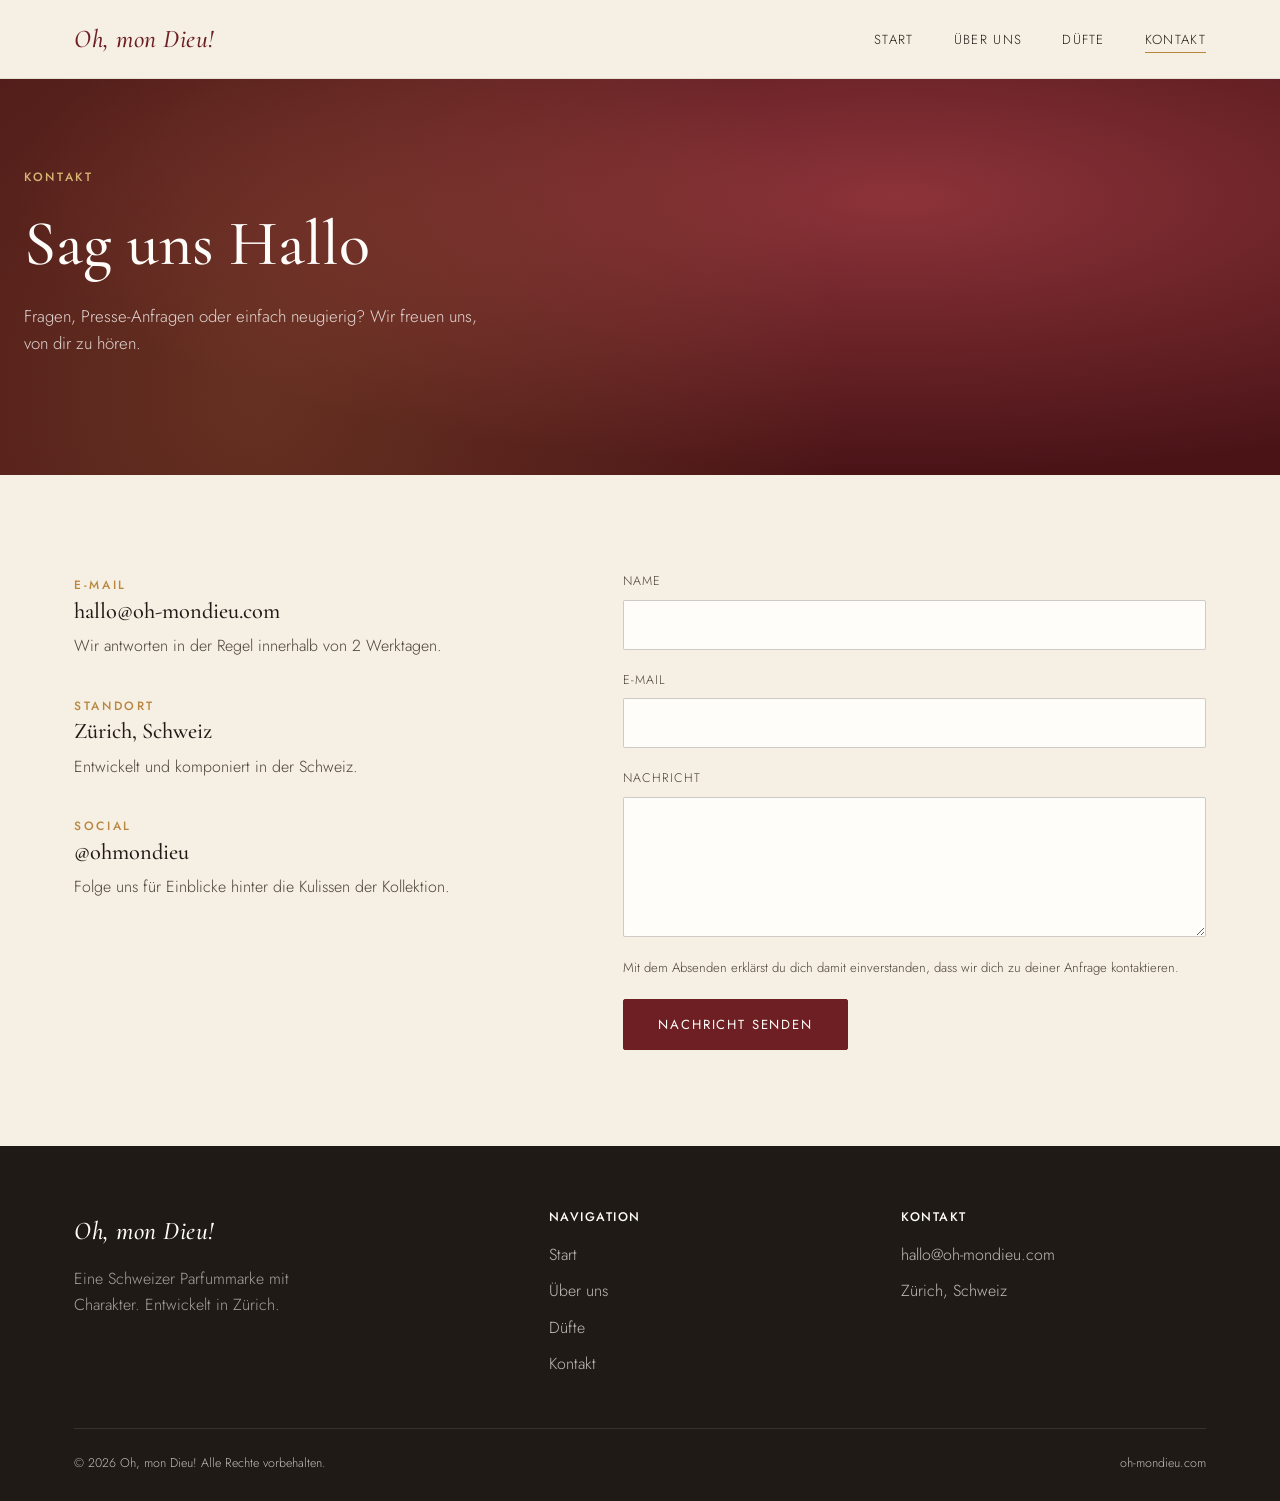
==== kontakt.html @ 6308e558 "Initial commit: Oh, mon Dieu! Website" ====
<!DOCTYPE html>
<html lang="de">
<head>
<meta charset="UTF-8">
<meta name="viewport" content="width=device-width, initial-scale=1.0">
<title>Kontakt — Oh, mon Dieu!</title>
<meta name="description" content="Nimm Kontakt mit Oh, mon Dieu! auf oder trag dich für den Launch der Kollektion ein.">
<link rel="preconnect" href="https://fonts.googleapis.com">
<link rel="preconnect" href="https://fonts.gstatic.com" crossorigin>
<link href="https://fonts.googleapis.com/css2?family=Cormorant+Garamond:ital,wght@0,400;0,500;1,500&family=Jost:wght@300;400;500&display=swap" rel="stylesheet">
<link rel="stylesheet" href="css/style.css">
</head>
<body>

<header class="site-header">
  <nav class="nav">
    <a href="index.html" class="logo">Oh, mon Dieu!</a>
    <ul class="nav-links" id="nav-links">
      <li><a href="index.html">Start</a></li>
      <li><a href="ueber-uns.html">Über uns</a></li>
      <li><a href="produkte.html">Düfte</a></li>
      <li><a href="kontakt.html" aria-current="page">Kontakt</a></li>
    </ul>
    <button class="nav-toggle" id="nav-toggle" aria-label="Menü öffnen" aria-expanded="false" aria-controls="nav-links">
      <span></span><span></span><span></span>
    </button>
  </nav>
</header>

<main>

  <section class="hero" style="min-height:44vh;">
    <div class="hero-content">
      <span class="eyebrow">Kontakt</span>
      <h1>Sag uns Hallo</h1>
      <p>Fragen, Presse-Anfragen oder einfach neugierig? Wir freuen uns, von dir zu hören.</p>
    </div>
  </section>

  <section class="section">
    <div class="container contact-grid">

      <div class="contact-info">
        <div class="block">
          <span class="eyebrow">E-Mail</span>
          <h3>hallo@oh-mondieu.com</h3>
          <p>Wir antworten in der Regel innerhalb von 2 Werktagen.</p>
        </div>
        <div class="block">
          <span class="eyebrow">Standort</span>
          <h3>Zürich, Schweiz</h3>
          <p>Entwickelt und komponiert in der Schweiz.</p>
        </div>
        <div class="block">
          <span class="eyebrow">Social</span>
          <h3>@ohmondieu</h3>
          <p>Folge uns für Einblicke hinter die Kulissen der Kollektion.</p>
        </div>
      </div>

      <div>
        <!--
          Hinweis für die Weiterentwicklung:
          Dieses Formular validiert aktuell nur im Browser (siehe js/main.js)
          und versendet noch keine echte E-Mail. Um Nachrichten wirklich zu
          empfangen, kann z.B. ein Formular-Dienst wie Formspree oder Netlify
          Forms angebunden werden (action="https://formspree.io/f/DEINE-ID"
          method="POST" ergänzen) — der Rest der Struktur bleibt unverändert.
        -->
        <form class="contact-form" id="contact-form" novalidate>
          <div class="form-success" id="form-success">
            Danke für deine Nachricht! Wir melden uns in Kürze bei dir.
          </div>

          <div class="field">
            <label for="name">Name</label>
            <input type="text" id="name" name="name" required>
            <span class="field-error">Bitte gib deinen Namen an.</span>
          </div>

          <div class="field">
            <label for="email">E-Mail</label>
            <input type="email" id="email" name="email" required>
            <span class="field-error">Bitte gib eine gültige E-Mail-Adresse an.</span>
          </div>

          <div class="field">
            <label for="message">Nachricht</label>
            <textarea id="message" name="message" required></textarea>
            <span class="field-error">Bitte schreib uns eine kurze Nachricht.</span>
          </div>

          <p class="form-note">Mit dem Absenden erklärst du dich damit einverstanden, dass wir dich zu deiner Anfrage kontaktieren.</p>

          <button type="submit" class="btn btn-primary" style="align-self:flex-start;">Nachricht senden</button>
        </form>
      </div>

    </div>
  </section>

</main>

<footer class="site-footer">
  <div class="container">
    <div class="footer-grid">
      <div>
        <span class="logo">Oh, mon Dieu!</span>
        <p>Eine Schweizer Parfummarke mit Charakter. Entwickelt in Zürich.</p>
      </div>
      <div>
        <h4>Navigation</h4>
        <ul>
          <li><a href="index.html">Start</a></li>
          <li><a href="ueber-uns.html">Über uns</a></li>
          <li><a href="produkte.html">Düfte</a></li>
          <li><a href="kontakt.html">Kontakt</a></li>
        </ul>
      </div>
      <div>
        <h4>Kontakt</h4>
        <ul>
          <li><a href="mailto:hallo@oh-mondieu.com">hallo@oh-mondieu.com</a></li>
          <li>Zürich, Schweiz</li>
        </ul>
      </div>
    </div>
    <div class="footer-bottom">
      <span>© 2026 Oh, mon Dieu! Alle Rechte vorbehalten.</span>
      <span>oh-mondieu.com</span>
    </div>
  </div>
</footer>

<script src="js/main.js"></script>
</body>
</html>
---- css/style.css ----
/* ===========================================================
   Oh, mon Dieu! — Design System
   Bordeaux / Gold / Creme — elegante Parfum-Marke
   =========================================================== */

:root {
  /* Farben */
  --color-bordeaux: #6e1f24;
  --color-bordeaux-dark: #4a1417;
  --color-bordeaux-light: #8c3339;
  --color-gold: #b8863f;
  --color-gold-light: #d9b877;
  --color-cream: #f6efe3;
  --color-cream-dark: #ede2cf;
  --color-ink: #201a16;
  --color-ink-soft: #4a423b;
  --color-white: #fffdfa;

  /* Typografie */
  --font-display: "Cormorant Garamond", Georgia, serif;
  --font-body: "Jost", "Helvetica Neue", Arial, sans-serif;

  /* Layout */
  --max-width: 1180px;
  --radius: 2px;
  --transition: 0.25s ease;
}

/* ---------- Reset ---------- */
* {
  box-sizing: border-box;
  margin: 0;
  padding: 0;
}

html {
  scroll-behavior: smooth;
}

body {
  font-family: var(--font-body);
  background: var(--color-cream);
  color: var(--color-ink);
  line-height: 1.65;
  font-weight: 300;
  -webkit-font-smoothing: antialiased;
}

img {
  max-width: 100%;
  display: block;
}

a {
  color: inherit;
  text-decoration: none;
}

ul {
  list-style: none;
}

h1, h2, h3, h4 {
  font-family: var(--font-display);
  font-weight: 500;
  line-height: 1.15;
  color: var(--color-ink);
}

h1 { font-size: clamp(2.6rem, 5vw, 4.2rem); }
h2 { font-size: clamp(1.9rem, 3.4vw, 2.8rem); }
h3 { font-size: 1.4rem; }

p { color: var(--color-ink-soft); }

.container {
  max-width: var(--max-width);
  margin: 0 auto;
  padding: 0 24px;
}

.eyebrow {
  font-family: var(--font-body);
  font-size: 0.75rem;
  letter-spacing: 0.22em;
  text-transform: uppercase;
  color: var(--color-gold);
  font-weight: 500;
}

.section {
  padding: 96px 0;
}

.section-header {
  text-align: center;
  max-width: 620px;
  margin: 0 auto 56px;
}

.section-header p {
  margin-top: 14px;
}

/* ---------- Buttons ---------- */
.btn {
  display: inline-flex;
  align-items: center;
  gap: 10px;
  padding: 15px 34px;
  font-family: var(--font-body);
  font-size: 0.82rem;
  letter-spacing: 0.14em;
  text-transform: uppercase;
  border: 1px solid transparent;
  border-radius: var(--radius);
  cursor: pointer;
  transition: background var(--transition), color var(--transition), border-color var(--transition);
}

.btn-primary {
  background: var(--color-bordeaux);
  color: var(--color-white);
  border-color: var(--color-bordeaux);
}

.btn-primary:hover {
  background: var(--color-bordeaux-dark);
  border-color: var(--color-bordeaux-dark);
}

.btn-outline-light {
  background: transparent;
  color: var(--color-white);
  border-color: var(--color-gold-light);
}

.btn-outline-light:hover {
  background: rgba(255, 255, 255, 0.08);
}

.btn-outline-dark {
  background: transparent;
  color: var(--color-ink);
  border-color: var(--color-ink);
}

.btn-outline-dark:hover {
  background: var(--color-ink);
  color: var(--color-white);
}

/* ---------- Header ---------- */
.site-header {
  position: sticky;
  top: 0;
  z-index: 100;
  background: rgba(246, 239, 227, 0.92);
  backdrop-filter: blur(6px);
  border-bottom: 1px solid rgba(32, 26, 22, 0.08);
}

.nav {
  display: flex;
  align-items: center;
  justify-content: space-between;
  padding: 18px 24px;
  max-width: var(--max-width);
  margin: 0 auto;
}

.logo {
  font-family: var(--font-display);
  font-style: italic;
  font-size: 1.6rem;
  font-weight: 500;
  letter-spacing: 0.02em;
  color: var(--color-bordeaux);
}

.nav-links {
  display: flex;
  gap: 40px;
}

.nav-links a {
  font-size: 0.82rem;
  letter-spacing: 0.1em;
  text-transform: uppercase;
  color: var(--color-ink);
  position: relative;
  padding-bottom: 4px;
}

.nav-links a::after {
  content: "";
  position: absolute;
  left: 0;
  bottom: 0;
  width: 0;
  height: 1px;
  background: var(--color-gold);
  transition: width var(--transition);
}

.nav-links a:hover::after,
.nav-links a[aria-current="page"]::after {
  width: 100%;
}

.nav-toggle {
  display: none;
  flex-direction: column;
  gap: 5px;
  background: none;
  border: none;
  cursor: pointer;
  padding: 8px;
}

.nav-toggle span {
  width: 24px;
  height: 1px;
  background: var(--color-ink);
}

/* ---------- Hero ---------- */
.hero {
  position: relative;
  min-height: 88vh;
  display: flex;
  align-items: center;
  background: radial-gradient(ellipse at 70% 30%, var(--color-bordeaux-light) 0%, var(--color-bordeaux-dark) 70%);
  color: var(--color-white);
  overflow: hidden;
}

.hero::before {
  content: "";
  position: absolute;
  inset: 0;
  background: radial-gradient(circle at 20% 80%, rgba(184, 134, 63, 0.25), transparent 55%);
}

.hero-content {
  position: relative;
  max-width: 620px;
  padding: 0 24px;
}

.hero .eyebrow {
  color: var(--color-gold-light);
}

.hero h1 {
  color: var(--color-white);
  margin: 18px 0 22px;
}

.hero p {
  color: rgba(255, 253, 250, 0.82);
  font-size: 1.05rem;
  max-width: 480px;
  margin-bottom: 34px;
}

.hero-actions {
  display: flex;
  gap: 16px;
  flex-wrap: wrap;
}

/* ---------- Bento / feature grid ---------- */
.intro-grid {
  display: grid;
  grid-template-columns: 1fr 1fr;
  gap: 64px;
  align-items: center;
}

.intro-grid .visual {
  aspect-ratio: 4 / 5;
  border-radius: var(--radius);
  background: linear-gradient(160deg, var(--color-cream-dark), var(--color-gold-light) 120%);
  display: flex;
  align-items: center;
  justify-content: center;
}

.flakon-placeholder {
  width: 46%;
  aspect-ratio: 2 / 5;
  background: linear-gradient(180deg, rgba(32,26,22,0.06), rgba(32,26,22,0.14));
  border: 1px solid rgba(32,26,22,0.18);
  border-radius: 6px 6px 2px 2px;
  position: relative;
}

.flakon-placeholder::before {
  content: "";
  position: absolute;
  top: -16px;
  left: 50%;
  transform: translateX(-50%);
  width: 42%;
  height: 20px;
  background: var(--color-gold);
  border-radius: 3px;
}

/* ---------- Product cards ---------- */
.product-grid {
  display: grid;
  grid-template-columns: repeat(3, 1fr);
  gap: 32px;
}

.product-card {
  background: var(--color-white);
  border: 1px solid rgba(32, 26, 22, 0.1);
  padding: 32px 28px 28px;
  display: flex;
  flex-direction: column;
  gap: 16px;
  transition: transform var(--transition), box-shadow var(--transition);
}

.product-card:hover {
  transform: translateY(-4px);
  box-shadow: 0 18px 40px rgba(32, 26, 22, 0.1);
}

.product-visual {
  aspect-ratio: 3 / 4;
  background: linear-gradient(160deg, var(--color-cream), var(--color-cream-dark));
  display: flex;
  align-items: center;
  justify-content: center;
}

.product-visual .flakon-placeholder {
  width: 32%;
}

.product-card h3 {
  font-style: italic;
}

.product-notes {
  font-size: 0.85rem;
  letter-spacing: 0.04em;
  color: var(--color-gold);
  text-transform: uppercase;
}

.product-price {
  font-family: var(--font-display);
  font-size: 1.2rem;
  color: var(--color-bordeaux);
}

.badge-soon {
  align-self: flex-start;
  font-size: 0.7rem;
  letter-spacing: 0.12em;
  text-transform: uppercase;
  padding: 5px 12px;
  border: 1px solid var(--color-gold);
  color: var(--color-gold);
  border-radius: 20px;
}

/* ---------- Quote / editorial ---------- */
.editorial {
  background: var(--color-ink);
  color: var(--color-white);
  padding: 110px 0;
  text-align: center;
}

.editorial blockquote {
  font-family: var(--font-display);
  font-style: italic;
  font-size: clamp(1.5rem, 3vw, 2.3rem);
  max-width: 780px;
  margin: 0 auto;
  color: var(--color-white);
}

.editorial cite {
  display: block;
  margin-top: 24px;
  font-style: normal;
  font-size: 0.8rem;
  letter-spacing: 0.16em;
  text-transform: uppercase;
  color: var(--color-gold-light);
}

/* ---------- Values / icons row ---------- */
.values-row {
  display: grid;
  grid-template-columns: repeat(3, 1fr);
  gap: 40px;
  text-align: center;
}

.values-row .value-icon {
  width: 46px;
  height: 46px;
  border: 1px solid var(--color-gold);
  border-radius: 50%;
  margin: 0 auto 18px;
  display: flex;
  align-items: center;
  justify-content: center;
  color: var(--color-gold);
  font-family: var(--font-display);
  font-style: italic;
}

/* ---------- Story split ---------- */
.story-split {
  display: grid;
  grid-template-columns: 0.9fr 1.1fr;
  gap: 72px;
  align-items: center;
}

.story-split .visual {
  aspect-ratio: 4 / 5;
  background: linear-gradient(150deg, var(--color-bordeaux) 0%, var(--color-bordeaux-dark) 100%);
  display: flex;
  align-items: center;
  justify-content: center;
}

.story-split .visual .flakon-placeholder {
  width: 40%;
  background: rgba(255,255,255,0.08);
  border-color: rgba(255,255,255,0.25);
}

.story-split h2 {
  margin-bottom: 20px;
}

.story-split p + p {
  margin-top: 16px;
}

/* ---------- Timeline (Über uns) ---------- */
.timeline {
  max-width: 720px;
  margin: 0 auto;
  border-left: 1px solid rgba(32,26,22,0.15);
  padding-left: 36px;
}

.timeline-item {
  position: relative;
  padding-bottom: 46px;
}

.timeline-item:last-child {
  padding-bottom: 0;
}

.timeline-item::before {
  content: "";
  position: absolute;
  left: -41px;
  top: 4px;
  width: 9px;
  height: 9px;
  border-radius: 50%;
  background: var(--color-gold);
}

.timeline-item .eyebrow {
  display: block;
  margin-bottom: 8px;
}

/* ---------- Contact ---------- */
.contact-grid {
  display: grid;
  grid-template-columns: 1fr 1.2fr;
  gap: 64px;
}

.contact-info h3 {
  margin-bottom: 10px;
}

.contact-info .block {
  margin-bottom: 32px;
}

.contact-info a {
  color: var(--color-bordeaux);
}

form.contact-form {
  display: flex;
  flex-direction: column;
  gap: 20px;
}

.field {
  display: flex;
  flex-direction: column;
  gap: 8px;
}

.field label {
  font-size: 0.78rem;
  letter-spacing: 0.08em;
  text-transform: uppercase;
  color: var(--color-ink-soft);
}

.field input,
.field textarea {
  font-family: var(--font-body);
  font-size: 0.95rem;
  padding: 13px 14px;
  border: 1px solid rgba(32, 26, 22, 0.22);
  border-radius: var(--radius);
  background: var(--color-white);
  color: var(--color-ink);
}

.field input:focus,
.field textarea:focus {
  outline: none;
  border-color: var(--color-bordeaux);
}

.field textarea {
  resize: vertical;
  min-height: 140px;
}

.field-error {
  font-size: 0.78rem;
  color: var(--color-bordeaux);
  display: none;
}

.field.has-error input,
.field.has-error textarea {
  border-color: var(--color-bordeaux);
}

.field.has-error .field-error {
  display: block;
}

.form-note {
  font-size: 0.82rem;
  color: var(--color-ink-soft);
}

.form-success {
  display: none;
  background: var(--color-cream-dark);
  border: 1px solid var(--color-gold);
  padding: 16px 18px;
  font-size: 0.9rem;
}

.form-success.visible {
  display: block;
}

/* ---------- Newsletter band ---------- */
.newsletter {
  background: var(--color-cream-dark);
  padding: 64px 0;
  text-align: center;
}

.newsletter-form {
  display: flex;
  justify-content: center;
  gap: 12px;
  max-width: 440px;
  margin: 28px auto 0;
  flex-wrap: wrap;
}

.newsletter-form input {
  flex: 1;
  min-width: 220px;
  padding: 13px 16px;
  border: 1px solid rgba(32, 26, 22, 0.22);
  background: var(--color-white);
}

/* ---------- Footer ---------- */
.site-footer {
  background: var(--color-ink);
  color: rgba(255, 253, 250, 0.72);
  padding: 64px 0 28px;
}

.footer-grid {
  display: grid;
  grid-template-columns: 1.4fr 1fr 1fr;
  gap: 48px;
  padding-bottom: 40px;
  border-bottom: 1px solid rgba(255, 255, 255, 0.1);
}

.footer-grid .logo {
  color: var(--color-white);
}

.footer-grid p {
  color: rgba(255, 253, 250, 0.6);
  margin-top: 14px;
  max-width: 280px;
}

.footer-grid h4 {
  color: var(--color-white);
  font-family: var(--font-body);
  font-size: 0.78rem;
  letter-spacing: 0.12em;
  text-transform: uppercase;
  margin-bottom: 18px;
  font-weight: 500;
}

.footer-grid ul li {
  margin-bottom: 10px;
}

.footer-grid ul a:hover {
  color: var(--color-gold-light);
}

.footer-bottom {
  padding-top: 24px;
  display: flex;
  justify-content: space-between;
  font-size: 0.78rem;
  flex-wrap: wrap;
  gap: 12px;
}

/* ---------- Responsive ---------- */
@media (max-width: 860px) {
  .nav-links {
    position: fixed;
    top: 65px;
    left: 0;
    right: 0;
    background: var(--color-cream);
    flex-direction: column;
    gap: 0;
    max-height: 0;
    overflow: hidden;
    transition: max-height var(--transition);
    border-bottom: 1px solid rgba(32,26,22,0.08);
  }

  .nav-links.open {
    max-height: 400px;
  }

  .nav-links a {
    display: block;
    padding: 16px 24px;
    border-top: 1px solid rgba(32,26,22,0.06);
  }

  .nav-toggle {
    display: flex;
  }

  .intro-grid,
  .story-split,
  .contact-grid {
    grid-template-columns: 1fr;
  }

  .story-split .visual {
    order: -1;
  }

  .product-grid {
    grid-template-columns: 1fr;
  }

  .values-row {
    grid-template-columns: 1fr;
    gap: 32px;
  }

  .footer-grid {
    grid-template-columns: 1fr;
    gap: 32px;
  }

  .section {
    padding: 64px 0;
  }
}
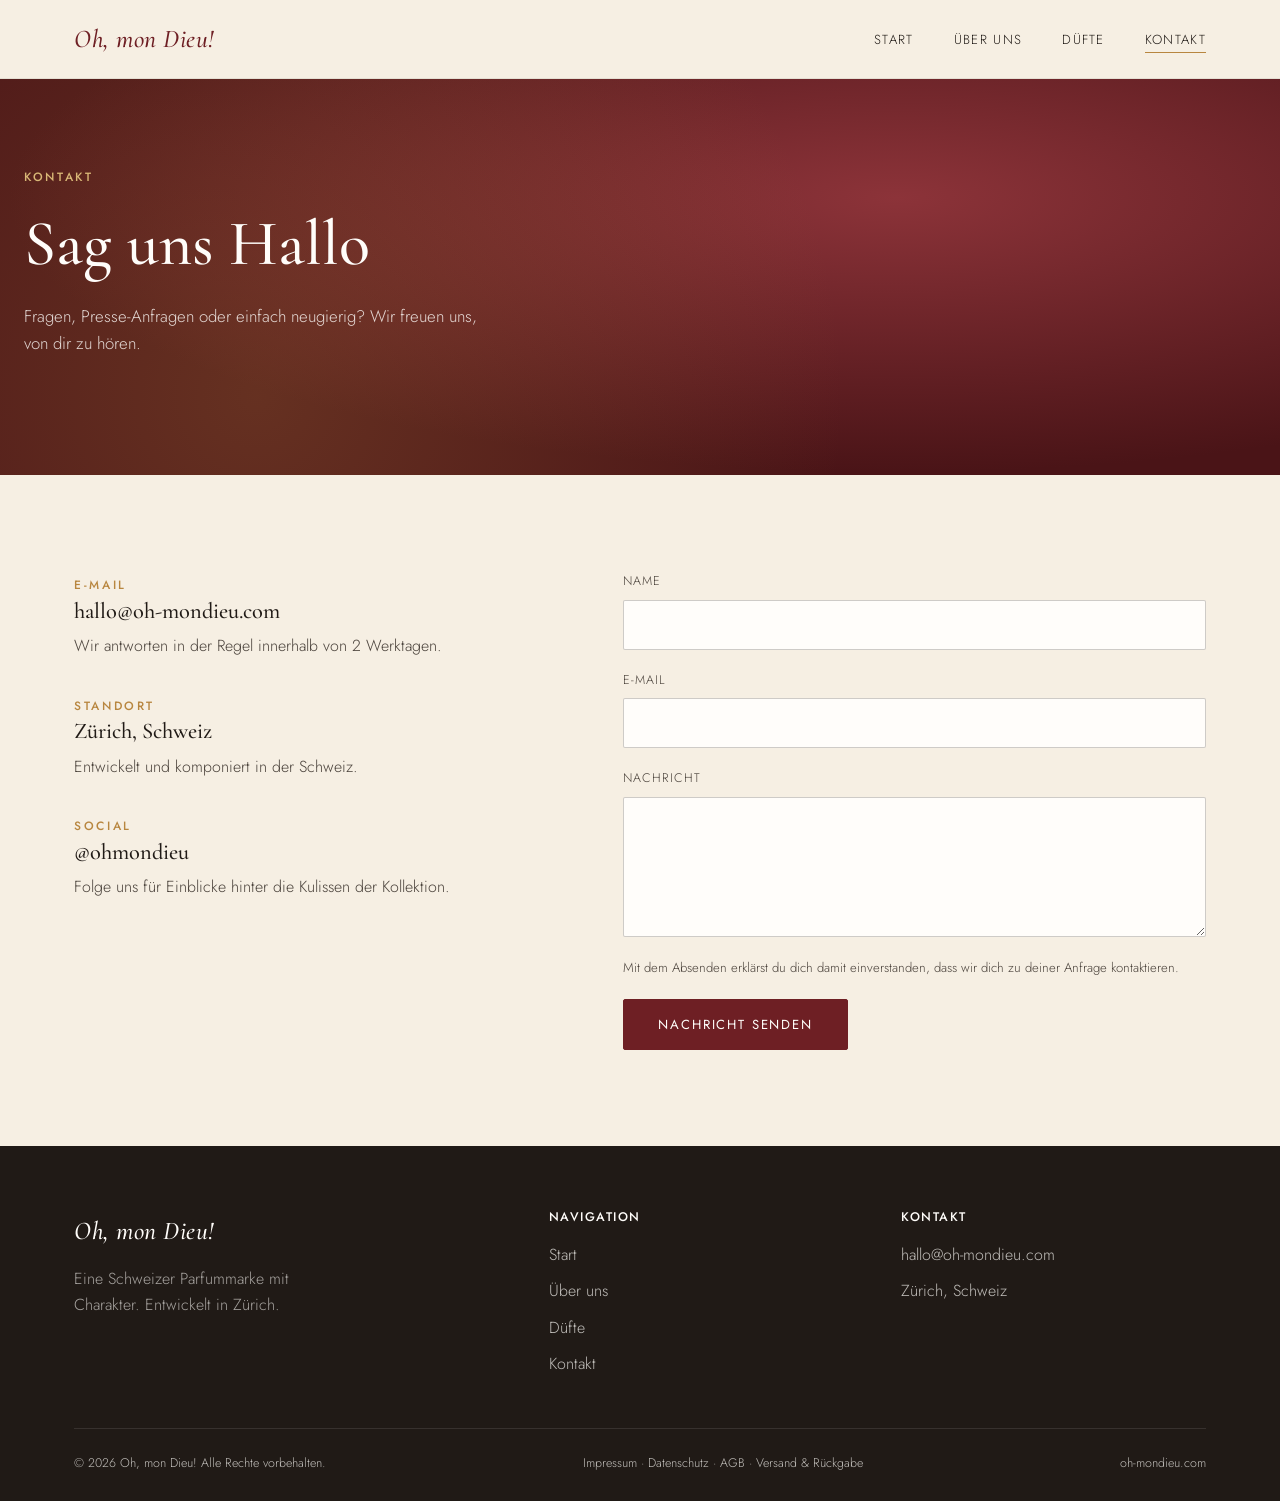
==== commit 91ab400d: "Schriften lokal, noindex, Favicon, 404 und Vorlagen für Rechtsseiten" ====
--- a/kontakt.html
+++ b/kontakt.html
@@ -5,9 +5,9 @@
 <meta name="viewport" content="width=device-width, initial-scale=1.0">
 <title>Kontakt — Oh, mon Dieu!</title>
 <meta name="description" content="Nimm Kontakt mit Oh, mon Dieu! auf oder trag dich für den Launch der Kollektion ein.">
-<link rel="preconnect" href="https://fonts.googleapis.com">
-<link rel="preconnect" href="https://fonts.gstatic.com" crossorigin>
-<link href="https://fonts.googleapis.com/css2?family=Cormorant+Garamond:ital,wght@0,400;0,500;1,500&family=Jost:wght@300;400;500&display=swap" rel="stylesheet">
+<meta name="robots" content="noindex, nofollow">  <!-- VOR DEM LAUNCH ENTFERNEN -->
+<link rel="icon" href="favicon.svg" type="image/svg+xml">
+<link rel="stylesheet" href="css/fonts.css">
 <link rel="stylesheet" href="css/style.css">
 </head>
 <body>
@@ -127,6 +127,7 @@
     </div>
     <div class="footer-bottom">
       <span>© 2026 Oh, mon Dieu! Alle Rechte vorbehalten.</span>
+      <span class="legal-links"><a href="impressum.html">Impressum</a> · <a href="datenschutz.html">Datenschutz</a> · <a href="agb.html">AGB</a> · <a href="versand-rueckgabe.html">Versand &amp; Rückgabe</a></span>
       <span>oh-mondieu.com</span>
     </div>
   </div>
--- a/css/fonts.css
+++ b/css/fonts.css
@@ -0,0 +1,110 @@
+/* Lokal gehostete Schriften (SIL Open Font License, siehe fonts/LICENSE-*.txt).
+   Ersetzt Google Fonts: keine Verbindung zu Fremdservern, datenschutzfreundlich. */
+
+@font-face {
+  font-family: 'Cormorant Garamond';
+  font-style: normal;
+  font-weight: 300;
+  font-display: swap;
+  src: url('../fonts/cormorant-garamond-latin-300-normal.woff2') format('woff2');
+  unicode-range: U+0000-00FF, U+0131, U+0152-0153, U+02BB-02BC, U+02C6, U+02DA, U+02DC, U+0304, U+0308, U+0329, U+2000-206F, U+20AC, U+2122, U+2191, U+2193, U+2212, U+2215, U+FEFF, U+FFFD;
+}
+
+@font-face {
+  font-family: 'Cormorant Garamond';
+  font-style: italic;
+  font-weight: 300;
+  font-display: swap;
+  src: url('../fonts/cormorant-garamond-latin-300-italic.woff2') format('woff2');
+  unicode-range: U+0000-00FF, U+0131, U+0152-0153, U+02BB-02BC, U+02C6, U+02DA, U+02DC, U+0304, U+0308, U+0329, U+2000-206F, U+20AC, U+2122, U+2191, U+2193, U+2212, U+2215, U+FEFF, U+FFFD;
+}
+
+@font-face {
+  font-family: 'Cormorant Garamond';
+  font-style: normal;
+  font-weight: 400;
+  font-display: swap;
+  src: url('../fonts/cormorant-garamond-latin-400-normal.woff2') format('woff2');
+  unicode-range: U+0000-00FF, U+0131, U+0152-0153, U+02BB-02BC, U+02C6, U+02DA, U+02DC, U+0304, U+0308, U+0329, U+2000-206F, U+20AC, U+2122, U+2191, U+2193, U+2212, U+2215, U+FEFF, U+FFFD;
+}
+
+@font-face {
+  font-family: 'Cormorant Garamond';
+  font-style: italic;
+  font-weight: 400;
+  font-display: swap;
+  src: url('../fonts/cormorant-garamond-latin-400-italic.woff2') format('woff2');
+  unicode-range: U+0000-00FF, U+0131, U+0152-0153, U+02BB-02BC, U+02C6, U+02DA, U+02DC, U+0304, U+0308, U+0329, U+2000-206F, U+20AC, U+2122, U+2191, U+2193, U+2212, U+2215, U+FEFF, U+FFFD;
+}
+
+@font-face {
+  font-family: 'Cormorant Garamond';
+  font-style: normal;
+  font-weight: 500;
+  font-display: swap;
+  src: url('../fonts/cormorant-garamond-latin-500-normal.woff2') format('woff2');
+  unicode-range: U+0000-00FF, U+0131, U+0152-0153, U+02BB-02BC, U+02C6, U+02DA, U+02DC, U+0304, U+0308, U+0329, U+2000-206F, U+20AC, U+2122, U+2191, U+2193, U+2212, U+2215, U+FEFF, U+FFFD;
+}
+
+@font-face {
+  font-family: 'Cormorant Garamond';
+  font-style: italic;
+  font-weight: 500;
+  font-display: swap;
+  src: url('../fonts/cormorant-garamond-latin-500-italic.woff2') format('woff2');
+  unicode-range: U+0000-00FF, U+0131, U+0152-0153, U+02BB-02BC, U+02C6, U+02DA, U+02DC, U+0304, U+0308, U+0329, U+2000-206F, U+20AC, U+2122, U+2191, U+2193, U+2212, U+2215, U+FEFF, U+FFFD;
+}
+
+@font-face {
+  font-family: 'Cormorant SC';
+  font-style: normal;
+  font-weight: 400;
+  font-display: swap;
+  src: url('../fonts/cormorant-sc-latin-400-normal.woff2') format('woff2');
+  unicode-range: U+0000-00FF, U+0131, U+0152-0153, U+02BB-02BC, U+02C6, U+02DA, U+02DC, U+0304, U+0308, U+0329, U+2000-206F, U+20AC, U+2122, U+2191, U+2193, U+2212, U+2215, U+FEFF, U+FFFD;
+}
+
+@font-face {
+  font-family: 'Cormorant SC';
+  font-style: normal;
+  font-weight: 500;
+  font-display: swap;
+  src: url('../fonts/cormorant-sc-latin-500-normal.woff2') format('woff2');
+  unicode-range: U+0000-00FF, U+0131, U+0152-0153, U+02BB-02BC, U+02C6, U+02DA, U+02DC, U+0304, U+0308, U+0329, U+2000-206F, U+20AC, U+2122, U+2191, U+2193, U+2212, U+2215, U+FEFF, U+FFFD;
+}
+
+@font-face {
+  font-family: 'Cormorant SC';
+  font-style: normal;
+  font-weight: 600;
+  font-display: swap;
+  src: url('../fonts/cormorant-sc-latin-600-normal.woff2') format('woff2');
+  unicode-range: U+0000-00FF, U+0131, U+0152-0153, U+02BB-02BC, U+02C6, U+02DA, U+02DC, U+0304, U+0308, U+0329, U+2000-206F, U+20AC, U+2122, U+2191, U+2193, U+2212, U+2215, U+FEFF, U+FFFD;
+}
+
+@font-face {
+  font-family: 'Jost';
+  font-style: normal;
+  font-weight: 300;
+  font-display: swap;
+  src: url('../fonts/jost-latin-300-normal.woff2') format('woff2');
+  unicode-range: U+0000-00FF, U+0131, U+0152-0153, U+02BB-02BC, U+02C6, U+02DA, U+02DC, U+0304, U+0308, U+0329, U+2000-206F, U+20AC, U+2122, U+2191, U+2193, U+2212, U+2215, U+FEFF, U+FFFD;
+}
+
+@font-face {
+  font-family: 'Jost';
+  font-style: normal;
+  font-weight: 400;
+  font-display: swap;
+  src: url('../fonts/jost-latin-400-normal.woff2') format('woff2');
+  unicode-range: U+0000-00FF, U+0131, U+0152-0153, U+02BB-02BC, U+02C6, U+02DA, U+02DC, U+0304, U+0308, U+0329, U+2000-206F, U+20AC, U+2122, U+2191, U+2193, U+2212, U+2215, U+FEFF, U+FFFD;
+}
+
+@font-face {
+  font-family: 'Jost';
+  font-style: normal;
+  font-weight: 500;
+  font-display: swap;
+  src: url('../fonts/jost-latin-500-normal.woff2') format('woff2');
+  unicode-range: U+0000-00FF, U+0131, U+0152-0153, U+02BB-02BC, U+02C6, U+02DA, U+02DC, U+0304, U+0308, U+0329, U+2000-206F, U+20AC, U+2122, U+2191, U+2193, U+2212, U+2215, U+FEFF, U+FFFD;
+}
--- a/css/style.css
+++ b/css/style.css
@@ -708,3 +708,45 @@
     padding: 64px 0;
   }
 }
+
+/* ---------- Rechtstexte (Impressum, Datenschutz, AGB, Versand) ---------- */
+.legal {
+  max-width: 760px;
+}
+
+.legal h2 {
+  font-family: var(--font-display);
+  font-weight: 500;
+  font-size: 1.6rem;
+  color: var(--color-bordeaux);
+  margin: 2.2em 0 0.6em;
+}
+
+.legal p,
+.legal li {
+  line-height: 1.75;
+  color: var(--color-ink-soft);
+}
+
+.legal ul {
+  padding-left: 1.2em;
+  margin: 0.6em 0 1em;
+}
+
+.legal-todo {
+  border: 1px dashed var(--color-gold);
+  background: var(--color-cream-dark);
+  padding: 16px 20px;
+  margin: 0 0 2em;
+  font-size: 0.92rem;
+  line-height: 1.6;
+}
+
+.legal-links a {
+  color: inherit;
+  text-decoration: none;
+}
+
+.legal-links a:hover {
+  text-decoration: underline;
+}
